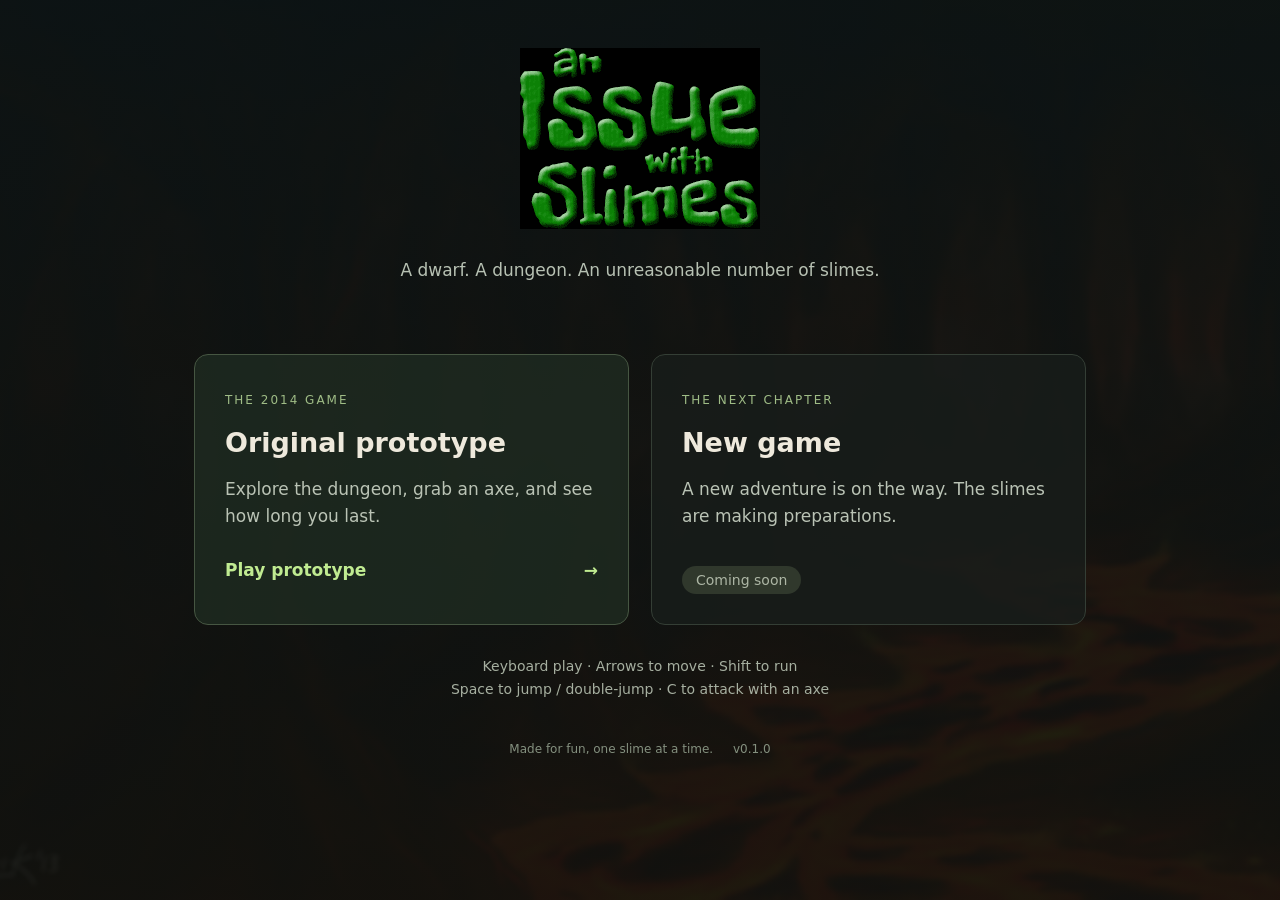
==== index.html @ ab668bf1 "Publish v0.1.0 launcher and original prototype" ====
<!doctype html>
<html lang="en">
<head>
<meta charset="utf-8">
<meta name="viewport" content="width=device-width, initial-scale=1">
<title>An Issue With Slimes</title>
<link rel="stylesheet" href="css/launcher.css">
</head>
<body>
<main>
<img class="title" src="assets/images/title.png" alt="An Issue With Slimes">
<p class="intro">A dwarf. A dungeon. An unreasonable number of slimes.</p>
<p id="returnMessage" role="status"></p>
<div class="choices">
<a class="choice playable" href="prototype.html"><span class="eyebrow">THE 2014 GAME</span><h1>Original prototype</h1><p>Explore the dungeon, grab an axe, and see how long you last.</p><span class="action">Play prototype <span aria-hidden="true">→</span></span></a>
<section class="choice upcoming" aria-labelledby="new-title"><span class="eyebrow">THE NEXT CHAPTER</span><h2 id="new-title">New game</h2><p>A new adventure is on the way. The slimes are making preparations.</p><span class="badge">Coming soon</span></section>
</div>
<p class="controls">Keyboard play · Arrows to move · Shift to run<br>Space to jump / double-jump · C to attack with an axe</p>
<footer>Made for fun, one slime at a time. <span>v0.1.0</span></footer>
</main>
<script>if (new URLSearchParams(location.search).get('from') === 'death') document.getElementById('returnMessage').textContent = 'The dungeon wins this round. Ready for another try?';</script>
</body>
</html>
---- css/launcher.css ----
*{box-sizing:border-box}body{margin:0;min-height:100vh;background:linear-gradient(#0c1414e8,#11120ef0),url('../assets/images/lava-cave3.jpg') center/cover fixed;color:#eee9dc;font:17px/1.6 system-ui,sans-serif}main{max-width:940px;margin:auto;padding:48px 24px 28px;text-align:center}.title{width:240px;max-width:65vw}.intro{color:#b7c1b3;margin:20px 0 8px}#returnMessage{color:#dcba78;min-height:28px}.choices{display:grid;grid-template-columns:1fr 1fr;gap:22px;text-align:left;margin:25px 0 30px}.choice{border:1px solid #465642;border-radius:14px;padding:30px;background:#1d281fe8;color:inherit;text-decoration:none}.playable:hover{background:#293b26;border-color:#a4d575}.playable:focus-visible{outline:3px solid #c1ec94;outline-offset:5px}.eyebrow{font-size:12px;letter-spacing:2px;color:#9fbc86}h1,h2{font-size:27px;line-height:1.2;margin:14px 0}.choice p{color:#bac3b5;min-height:55px}.action{display:flex;justify-content:space-between;color:#c0eb91;font-weight:700;margin-top:26px}.upcoming{background:#191e1bbf;border-color:#343e35}.badge{display:inline-block;color:#adb6a5;background:#30382c;border-radius:20px;padding:3px 14px;margin-top:18px;font-size:14px}.controls{font-size:14px;color:#a6afa0}footer{font-size:12px;color:#84907f;margin-top:40px}footer span{margin-left:16px}@media(max-width:620px){main{padding-top:28px}.choices{grid-template-columns:1fr}.choice{padding:24px}.title{width:190px}}
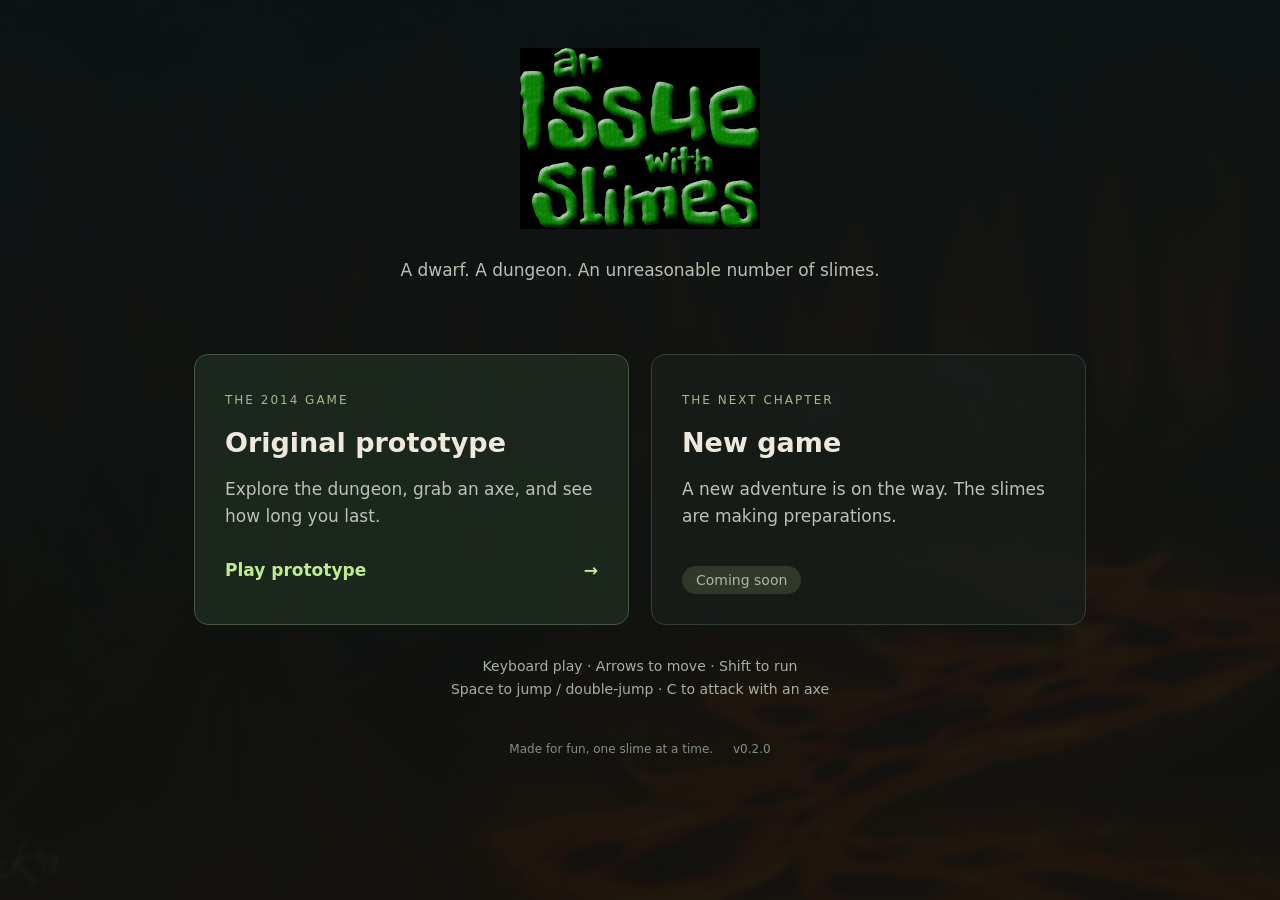
==== commit e491f989: "Publish v0.2.0 doorway entry flow" ====
--- a/index.html
+++ b/index.html
@@ -4,7 +4,7 @@
 <meta charset="utf-8">
 <meta name="viewport" content="width=device-width, initial-scale=1">
 <title>An Issue With Slimes</title>
-<link rel="stylesheet" href="css/launcher.css">
+<link rel="stylesheet" href="css/launcher.css?v=0.2.0">
 </head>
 <body>
 <main>
@@ -16,7 +16,7 @@
 <section class="choice upcoming" aria-labelledby="new-title"><span class="eyebrow">THE NEXT CHAPTER</span><h2 id="new-title">New game</h2><p>A new adventure is on the way. The slimes are making preparations.</p><span class="badge">Coming soon</span></section>
 </div>
 <p class="controls">Keyboard play · Arrows to move · Shift to run<br>Space to jump / double-jump · C to attack with an axe</p>
-<footer>Made for fun, one slime at a time. <span>v0.1.0</span></footer>
+<footer>Made for fun, one slime at a time. <span>v0.2.0</span></footer>
 </main>
 <script>if (new URLSearchParams(location.search).get('from') === 'death') document.getElementById('returnMessage').textContent = 'The dungeon wins this round. Ready for another try?';</script>
 </body>
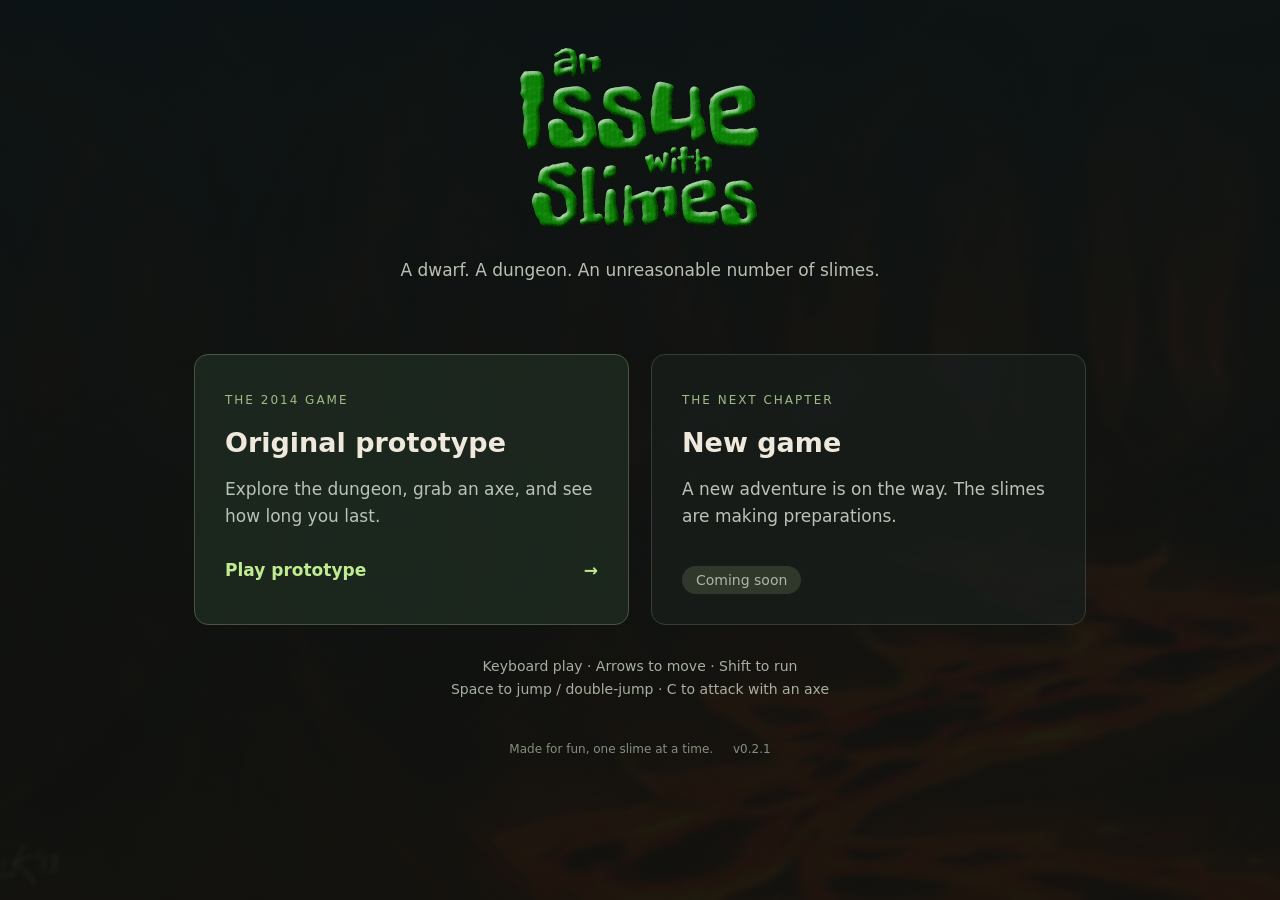
==== commit 4effe7b1: "Publish v0.2.1 transparent title artwork" ====
--- a/index.html
+++ b/index.html
@@ -4,11 +4,11 @@
 <meta charset="utf-8">
 <meta name="viewport" content="width=device-width, initial-scale=1">
 <title>An Issue With Slimes</title>
-<link rel="stylesheet" href="css/launcher.css?v=0.2.0">
+<link rel="stylesheet" href="css/launcher.css?v=0.2.1">
 </head>
 <body>
 <main>
-<img class="title" src="assets/images/title.png" alt="An Issue With Slimes">
+<img class="title" src="assets/images/title.png?v=0.2.1" alt="An Issue With Slimes">
 <p class="intro">A dwarf. A dungeon. An unreasonable number of slimes.</p>
 <p id="returnMessage" role="status"></p>
 <div class="choices">
@@ -16,7 +16,7 @@
 <section class="choice upcoming" aria-labelledby="new-title"><span class="eyebrow">THE NEXT CHAPTER</span><h2 id="new-title">New game</h2><p>A new adventure is on the way. The slimes are making preparations.</p><span class="badge">Coming soon</span></section>
 </div>
 <p class="controls">Keyboard play · Arrows to move · Shift to run<br>Space to jump / double-jump · C to attack with an axe</p>
-<footer>Made for fun, one slime at a time. <span>v0.2.0</span></footer>
+<footer>Made for fun, one slime at a time. <span>v0.2.1</span></footer>
 </main>
 <script>if (new URLSearchParams(location.search).get('from') === 'death') document.getElementById('returnMessage').textContent = 'The dungeon wins this round. Ready for another try?';</script>
 </body>
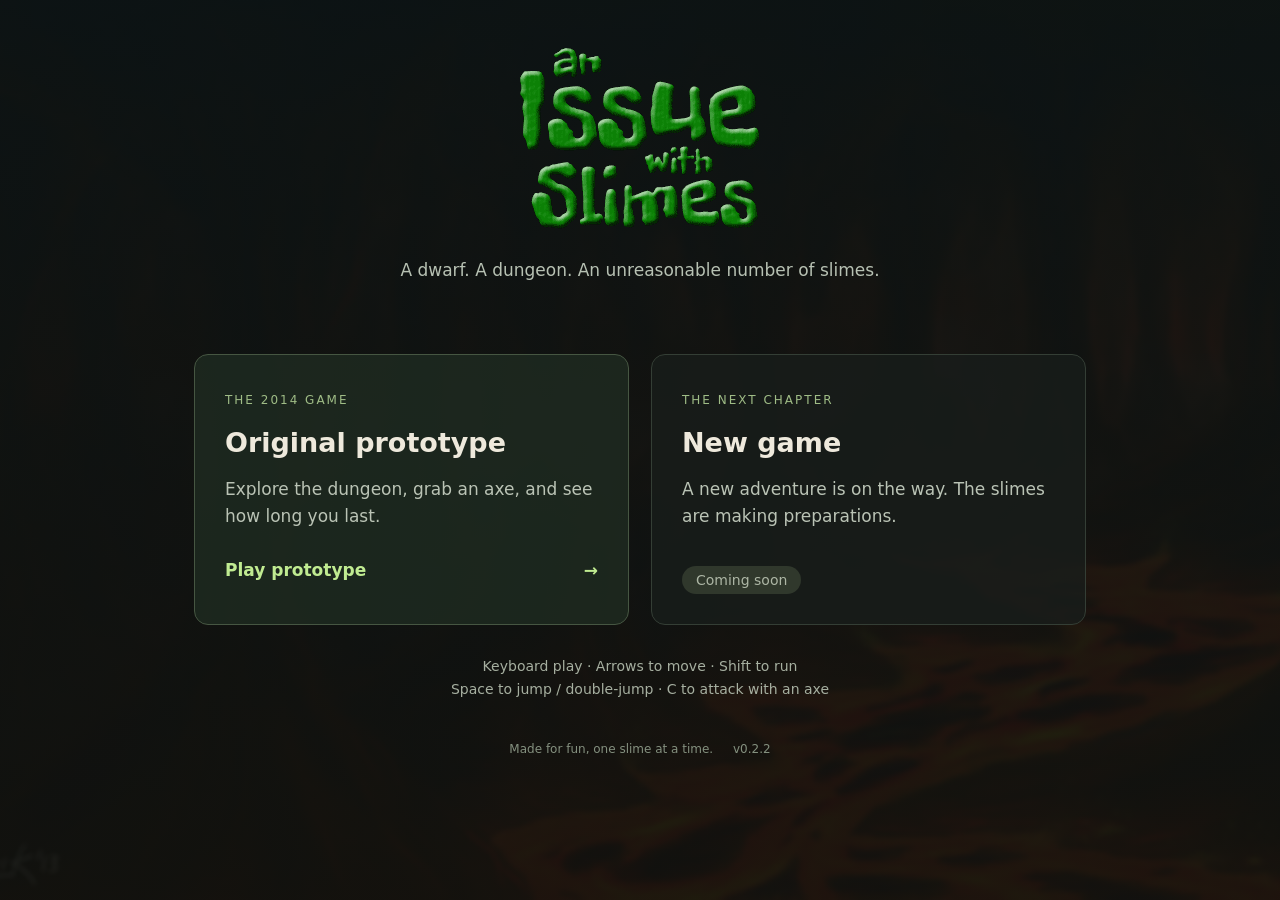
==== commit 003f5d5d: "Publish v0.2.2 stability fixes" ====
--- a/index.html
+++ b/index.html
@@ -4,11 +4,11 @@
 <meta charset="utf-8">
 <meta name="viewport" content="width=device-width, initial-scale=1">
 <title>An Issue With Slimes</title>
-<link rel="stylesheet" href="css/launcher.css?v=0.2.1">
+<link rel="stylesheet" href="css/launcher.css?v=0.2.2">
 </head>
 <body>
 <main>
-<img class="title" src="assets/images/title.png?v=0.2.1" alt="An Issue With Slimes">
+<img class="title" src="assets/images/title.png?v=0.2.2" alt="An Issue With Slimes">
 <p class="intro">A dwarf. A dungeon. An unreasonable number of slimes.</p>
 <p id="returnMessage" role="status"></p>
 <div class="choices">
@@ -16,7 +16,7 @@
 <section class="choice upcoming" aria-labelledby="new-title"><span class="eyebrow">THE NEXT CHAPTER</span><h2 id="new-title">New game</h2><p>A new adventure is on the way. The slimes are making preparations.</p><span class="badge">Coming soon</span></section>
 </div>
 <p class="controls">Keyboard play · Arrows to move · Shift to run<br>Space to jump / double-jump · C to attack with an axe</p>
-<footer>Made for fun, one slime at a time. <span>v0.2.1</span></footer>
+<footer>Made for fun, one slime at a time. <span>v0.2.2</span></footer>
 </main>
 <script>if (new URLSearchParams(location.search).get('from') === 'death') document.getElementById('returnMessage').textContent = 'The dungeon wins this round. Ready for another try?';</script>
 </body>
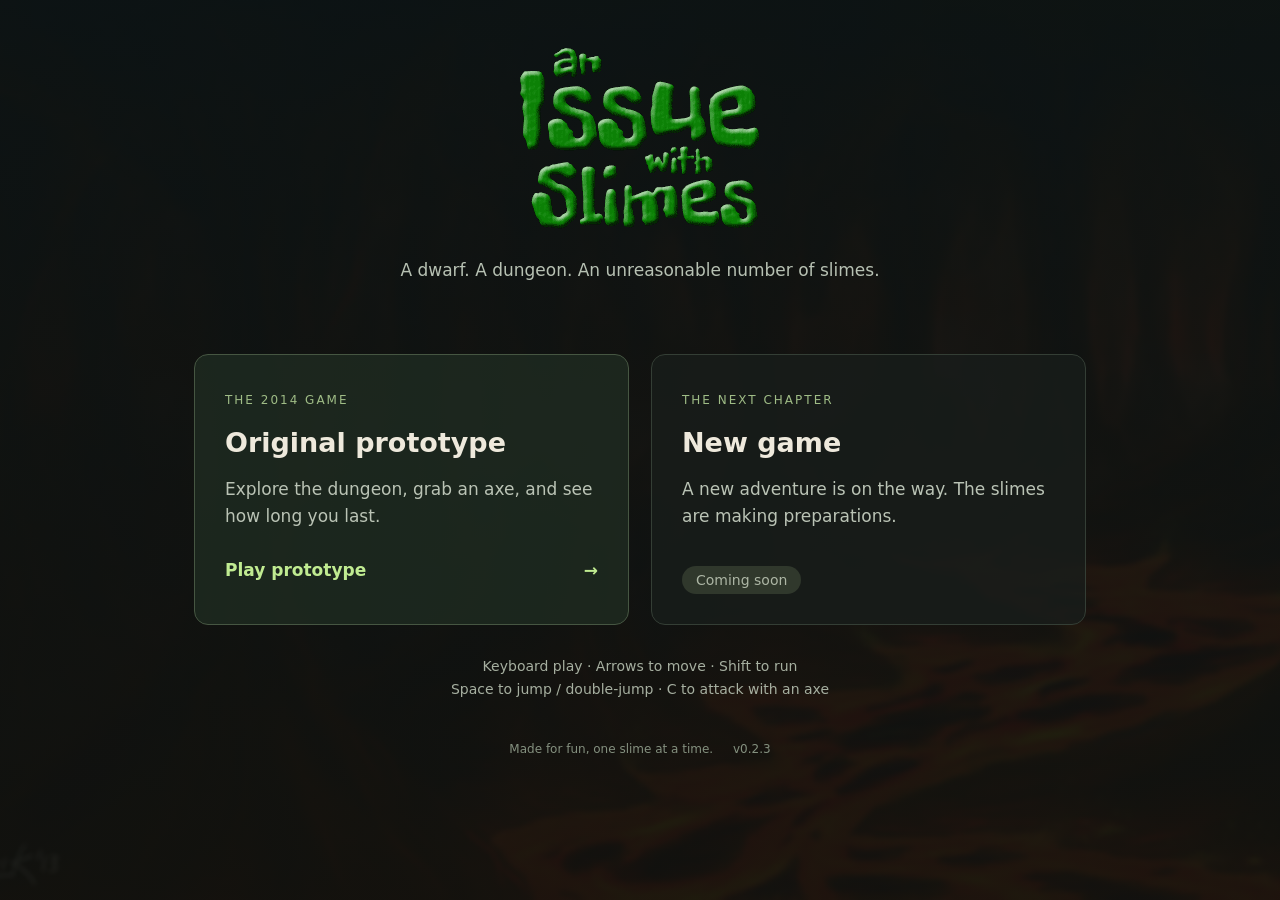
==== commit ee5003e0: "Publish v0.2.3 music loop fix" ====
--- a/index.html
+++ b/index.html
@@ -4,11 +4,11 @@
 <meta charset="utf-8">
 <meta name="viewport" content="width=device-width, initial-scale=1">
 <title>An Issue With Slimes</title>
-<link rel="stylesheet" href="css/launcher.css?v=0.2.2">
+<link rel="stylesheet" href="css/launcher.css?v=0.2.3">
 </head>
 <body>
 <main>
-<img class="title" src="assets/images/title.png?v=0.2.2" alt="An Issue With Slimes">
+<img class="title" src="assets/images/title.png?v=0.2.3" alt="An Issue With Slimes">
 <p class="intro">A dwarf. A dungeon. An unreasonable number of slimes.</p>
 <p id="returnMessage" role="status"></p>
 <div class="choices">
@@ -16,7 +16,7 @@
 <section class="choice upcoming" aria-labelledby="new-title"><span class="eyebrow">THE NEXT CHAPTER</span><h2 id="new-title">New game</h2><p>A new adventure is on the way. The slimes are making preparations.</p><span class="badge">Coming soon</span></section>
 </div>
 <p class="controls">Keyboard play · Arrows to move · Shift to run<br>Space to jump / double-jump · C to attack with an axe</p>
-<footer>Made for fun, one slime at a time. <span>v0.2.2</span></footer>
+<footer>Made for fun, one slime at a time. <span>v0.2.3</span></footer>
 </main>
 <script>if (new URLSearchParams(location.search).get('from') === 'death') document.getElementById('returnMessage').textContent = 'The dungeon wins this round. Ready for another try?';</script>
 </body>
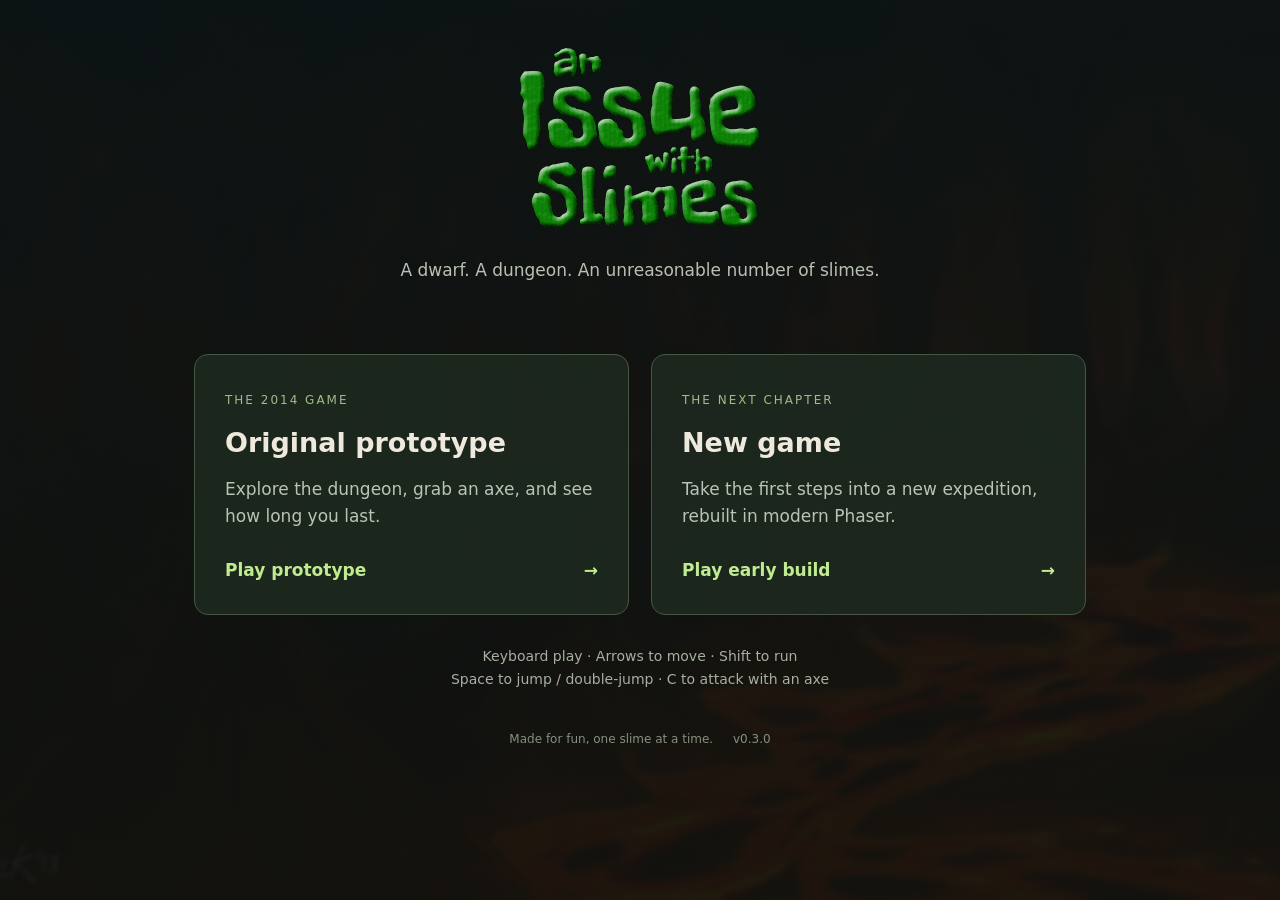
==== commit bebe7ba2: "Release v0.3.0 modern new game" ====
--- a/index.html
+++ b/index.html
@@ -4,19 +4,19 @@
 <meta charset="utf-8">
 <meta name="viewport" content="width=device-width, initial-scale=1">
 <title>An Issue With Slimes</title>
-<link rel="stylesheet" href="css/launcher.css?v=0.2.3">
+<link rel="stylesheet" href="css/launcher.css?v=0.3.0">
 </head>
 <body>
 <main>
-<img class="title" src="assets/images/title.png?v=0.2.3" alt="An Issue With Slimes">
+<img class="title" src="assets/images/title.png?v=0.3.0" alt="An Issue With Slimes">
 <p class="intro">A dwarf. A dungeon. An unreasonable number of slimes.</p>
 <p id="returnMessage" role="status"></p>
 <div class="choices">
 <a class="choice playable" href="prototype.html"><span class="eyebrow">THE 2014 GAME</span><h1>Original prototype</h1><p>Explore the dungeon, grab an axe, and see how long you last.</p><span class="action">Play prototype <span aria-hidden="true">→</span></span></a>
-<section class="choice upcoming" aria-labelledby="new-title"><span class="eyebrow">THE NEXT CHAPTER</span><h2 id="new-title">New game</h2><p>A new adventure is on the way. The slimes are making preparations.</p><span class="badge">Coming soon</span></section>
+<a class="choice playable" href="new-game.html"><span class="eyebrow">THE NEXT CHAPTER</span><h2>New game</h2><p>Take the first steps into a new expedition, rebuilt in modern Phaser.</p><span class="action">Play early build <span aria-hidden="true">→</span></span></a>
 </div>
 <p class="controls">Keyboard play · Arrows to move · Shift to run<br>Space to jump / double-jump · C to attack with an axe</p>
-<footer>Made for fun, one slime at a time. <span>v0.2.3</span></footer>
+<footer>Made for fun, one slime at a time. <span>v0.3.0</span></footer>
 </main>
 <script>if (new URLSearchParams(location.search).get('from') === 'death') document.getElementById('returnMessage').textContent = 'The dungeon wins this round. Ready for another try?';</script>
 </body>
